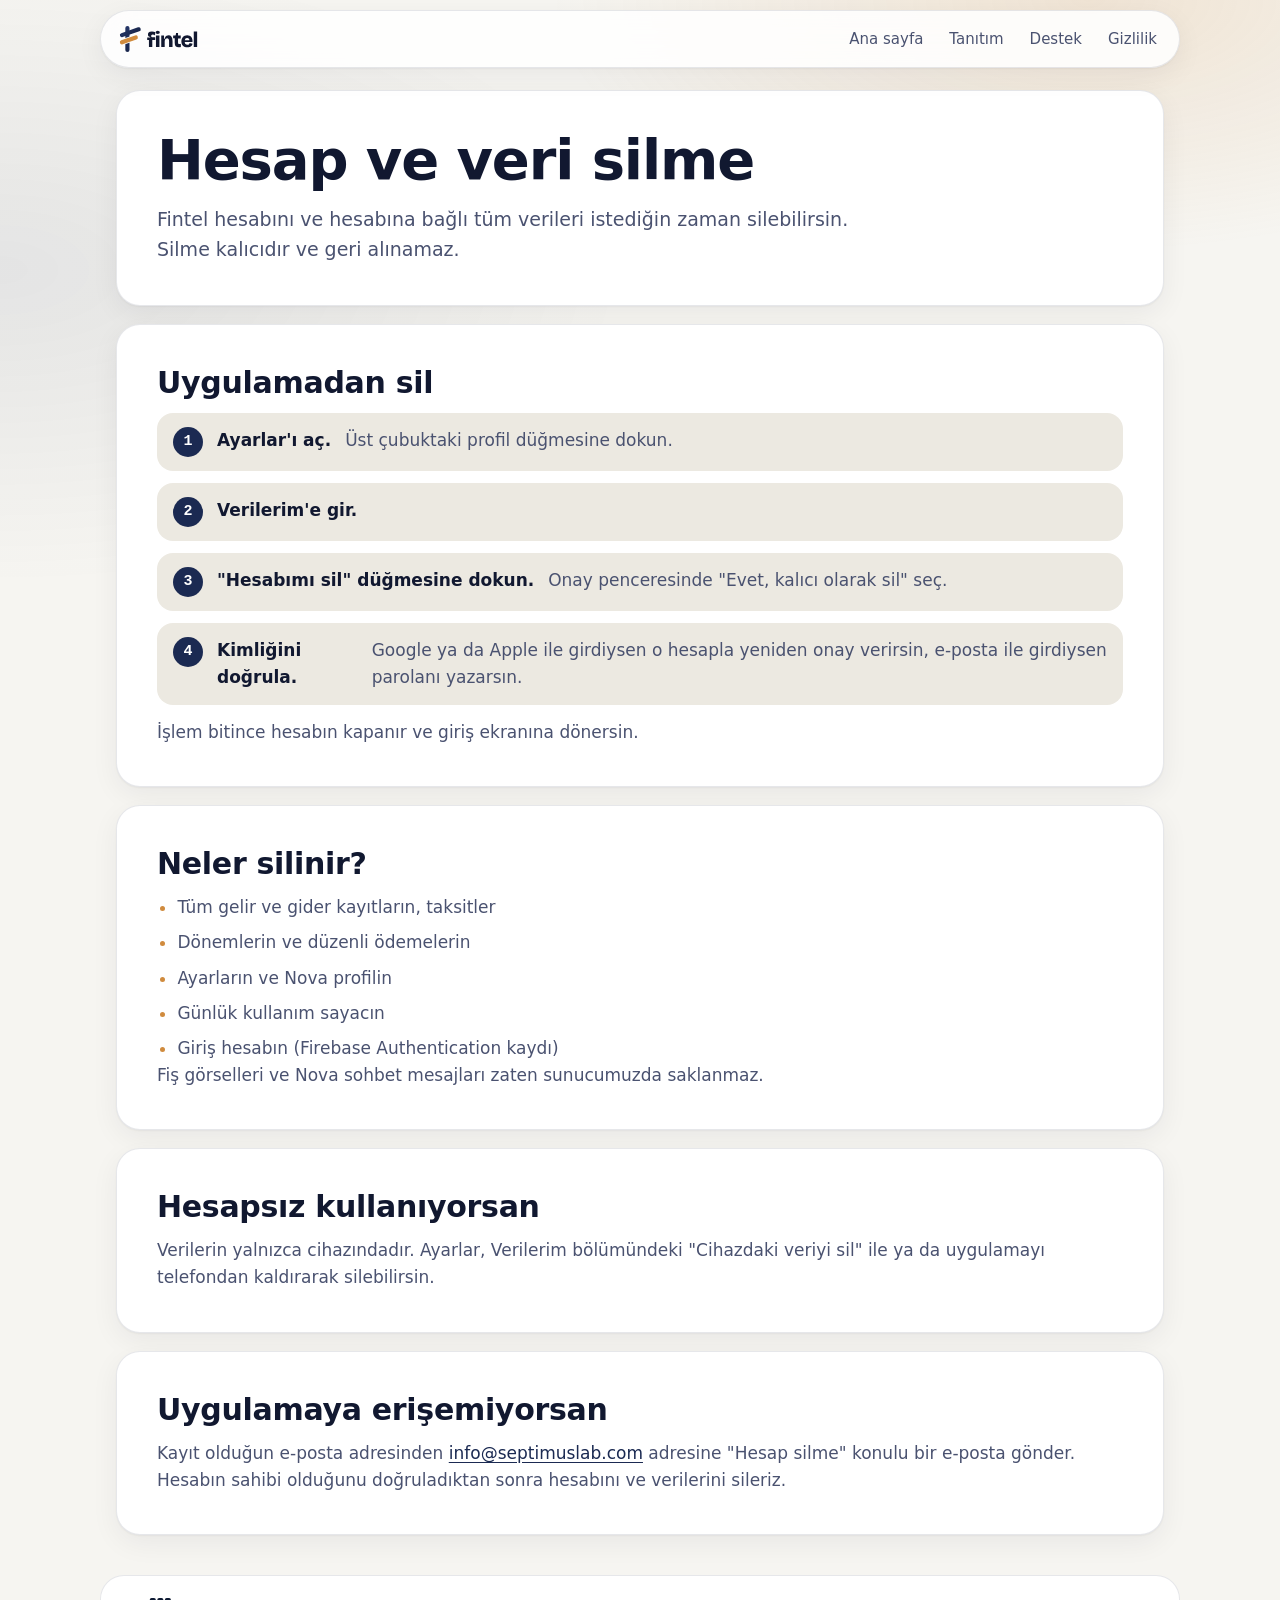
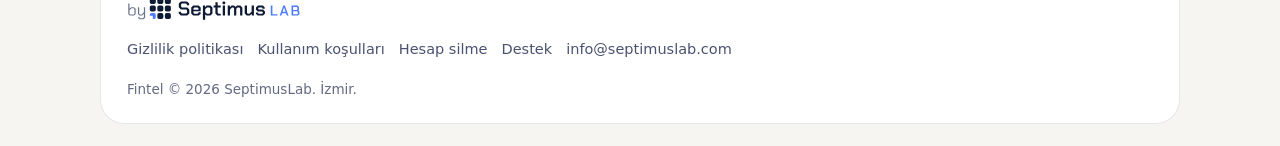
==== delete-account/index.html @ f6f9b503 "Fintel tanıtım ve yasal sayfalar" ====
<!DOCTYPE html>
<html lang="tr">
<head>
<meta charset="utf-8">
<meta name="viewport" content="width=device-width, initial-scale=1">
<title>Hesap ve veri silme | Fintel</title>
<meta name="description" content="Fintel hesabını ve tüm verilerini uygulamadan ya da e-posta ile nasıl sileceğini öğren.">
<meta name="theme-color" content="#F6F5F1" media="(prefers-color-scheme: light)">
<meta name="theme-color" content="#0A0E1C" media="(prefers-color-scheme: dark)">
<meta name="color-scheme" content="light dark">
<meta name="robots" content="index, follow, max-image-preview:large">
<link rel="canonical" href="https://fintel.septimuslab.com/delete-account/">
<link rel="icon" href="/favicon.ico" sizes="any">
<link rel="icon" type="image/svg+xml" href="/assets/favicon.svg">
<link rel="apple-touch-icon" href="/assets/apple-touch-icon.png">
<link rel="manifest" href="/site.webmanifest">
<meta property="og:type" content="website">
<meta property="og:site_name" content="Fintel">
<meta property="og:title" content="Hesap ve veri silme | Fintel">
<meta property="og:description" content="Fintel hesabını ve tüm verilerini uygulamadan ya da e-posta ile nasıl sileceğini öğren.">
<meta property="og:url" content="https://fintel.septimuslab.com/delete-account/">
<meta property="og:image" content="https://fintel.septimuslab.com/assets/og/og.png">
<meta property="og:image:width" content="1200">
<meta property="og:image:height" content="630">
<meta property="og:locale" content="tr_TR">
<meta name="twitter:card" content="summary_large_image">
<meta name="twitter:title" content="Hesap ve veri silme | Fintel">
<meta name="twitter:description" content="Fintel hesabını ve tüm verilerini uygulamadan ya da e-posta ile nasıl sileceğini öğren.">
<meta name="twitter:image" content="https://fintel.septimuslab.com/assets/og/og.png">
<link rel="preload" href="/assets/fonts/dm-sans-latin-500-normal.woff2" as="font" type="font/woff2" crossorigin>
<link rel="stylesheet" href="/assets/site.css">

</head>
<body>
<a class="atla" href="#icerik">İçeriğe geç</a>
<header class="ust"><div class="ust-ic">
<a class="logo" href="/" aria-label="Fintel ana sayfa"><img class="a" src="/assets/logo/lockup-h-light.svg" alt="Fintel" height="36"><img class="k" src="/assets/logo/lockup-h-dark.svg" alt="" height="36"></a>
<nav aria-label="Ana menü"><a href="/">Ana sayfa</a><a href="/marketing/">Tanıtım</a><a href="/support/">Destek</a><a href="/privacy-policy/">Gizlilik</a></nav>
</div></header>
<main id="icerik">

<section class="kart"><h1>Hesap ve veri silme</h1><p class="giris">Fintel hesabını ve hesabına bağlı tüm verileri istediğin zaman silebilirsin. Silme kalıcıdır ve geri alınamaz.</p></section>
<section class="kart"><h2>Uygulamadan sil</h2>
<ol class="adim">
<li><strong>Ayarlar'ı aç.</strong> Üst çubuktaki profil düğmesine dokun.</li>
<li><strong>Verilerim'e gir.</strong></li>
<li><strong>"Hesabımı sil" düğmesine dokun.</strong> Onay penceresinde "Evet, kalıcı olarak sil" seç.</li>
<li><strong>Kimliğini doğrula.</strong> Google ya da Apple ile girdiysen o hesapla yeniden onay verirsin, e-posta ile girdiysen parolanı yazarsın.</li>
</ol>
<p>İşlem bitince hesabın kapanır ve giriş ekranına dönersin.</p></section>
<section class="kart"><h2>Neler silinir?</h2>
<ul class="liste"><li>Tüm gelir ve gider kayıtların, taksitler</li><li>Dönemlerin ve düzenli ödemelerin</li><li>Ayarların ve Nova profilin</li><li>Günlük kullanım sayacın</li><li>Giriş hesabın (Firebase Authentication kaydı)</li></ul>
<p>Fiş görselleri ve Nova sohbet mesajları zaten sunucumuzda saklanmaz.</p></section>
<section class="kart"><h2>Hesapsız kullanıyorsan</h2>
<p>Verilerin yalnızca cihazındadır. Ayarlar, Verilerim bölümündeki "Cihazdaki veriyi sil" ile ya da uygulamayı telefondan kaldırarak silebilirsin.</p></section>
<section class="kart"><h2>Uygulamaya erişemiyorsan</h2>
<p>Kayıt olduğun e-posta adresinden <a href="mailto:info@septimuslab.com?subject=Fintel%20hesap%20silme">info@septimuslab.com</a> adresine "Hesap silme" konulu bir e-posta gönder. Hesabın sahibi olduğunu doğruladıktan sonra hesabını ve verilerini sileriz.</p></section>

</main>
<footer class="alt"><div class="alt-ic">
<div class="alt-imza"><a href="https://www.septimuslab.com/" aria-label="SeptimusLab"><img class="a" src="/assets/logo/septimuslab-imza-acik-zemin.svg" alt="by SeptimusLab" height="22"><img class="k" src="/assets/logo/septimuslab-imza-koyu-zemin.svg" alt="" height="22"></a></div>
<nav aria-label="Alt menü"><a href="/privacy-policy/">Gizlilik politikası</a><a href="/terms/">Kullanım koşulları</a><a href="/delete-account/">Hesap silme</a><a href="/support/">Destek</a><a href="mailto:info@septimuslab.com">info@septimuslab.com</a></nav>
<p class="alt-not">Fintel © 2026 SeptimusLab. İzmir.</p>
</div></footer>
</body>
</html>
---- assets/site.css ----
/* Fintel tanıtım sitesi. Değerler brand/tokens/tokens.css ile aynı. Gündüz ve gece sistemi izler. */
@font-face{font-family:"DM Sans";font-weight:400;font-display:swap;src:url(fonts/dm-sans-latin-400-normal.woff2) format("woff2");unicode-range:U+0000-00FF,U+0131,U+0152-0153,U+02BB-02BC,U+02C6,U+02DA,U+02DC,U+2000-206F,U+20AC,U+2122,U+2191,U+2193,U+2212,U+2215,U+FEFF,U+FFFD}
@font-face{font-family:"DM Sans";font-weight:500;font-display:swap;src:url(fonts/dm-sans-latin-500-normal.woff2) format("woff2");unicode-range:U+0000-00FF,U+0131,U+0152-0153,U+02BB-02BC,U+02C6,U+02DA,U+02DC,U+2000-206F,U+20AC,U+2122,U+2191,U+2193,U+2212,U+2215,U+FEFF,U+FFFD}
@font-face{font-family:"DM Sans";font-weight:600;font-display:swap;src:url(fonts/dm-sans-latin-600-normal.woff2) format("woff2");unicode-range:U+0000-00FF,U+0131,U+0152-0153,U+02BB-02BC,U+02C6,U+02DA,U+02DC,U+2000-206F,U+20AC,U+2122,U+2191,U+2193,U+2212,U+2215,U+FEFF,U+FFFD}
@font-face{font-family:"DM Sans";font-weight:700;font-display:swap;src:url(fonts/dm-sans-latin-700-normal.woff2) format("woff2");unicode-range:U+0000-00FF,U+0131,U+0152-0153,U+02BB-02BC,U+02C6,U+02DA,U+02DC,U+2000-206F,U+20AC,U+2122,U+2191,U+2193,U+2212,U+2215,U+FEFF,U+FFFD}
@font-face{font-family:"DM Sans";font-weight:400;font-display:swap;src:url(fonts/dm-sans-latin-ext-400-normal.woff2) format("woff2");unicode-range:U+0100-02BA,U+02BD-02C5,U+02C7-02CC,U+02CE-02D7,U+02DD-02FF,U+0304,U+0308,U+0329,U+1D00-1DBF,U+1E00-1E9F,U+1EF2-1EFF,U+2020,U+20A0-20AB,U+20AD-20C0,U+2113,U+2C60-2C7F,U+A720-A7FF}
@font-face{font-family:"DM Sans";font-weight:500;font-display:swap;src:url(fonts/dm-sans-latin-ext-500-normal.woff2) format("woff2");unicode-range:U+0100-02BA,U+02BD-02C5,U+02C7-02CC,U+02CE-02D7,U+02DD-02FF,U+0304,U+0308,U+0329,U+1D00-1DBF,U+1E00-1E9F,U+1EF2-1EFF,U+2020,U+20A0-20AB,U+20AD-20C0,U+2113,U+2C60-2C7F,U+A720-A7FF}
@font-face{font-family:"DM Sans";font-weight:600;font-display:swap;src:url(fonts/dm-sans-latin-ext-600-normal.woff2) format("woff2");unicode-range:U+0100-02BA,U+02BD-02C5,U+02C7-02CC,U+02CE-02D7,U+02DD-02FF,U+0304,U+0308,U+0329,U+1D00-1DBF,U+1E00-1E9F,U+1EF2-1EFF,U+2020,U+20A0-20AB,U+20AD-20C0,U+2113,U+2C60-2C7F,U+A720-A7FF}
@font-face{font-family:"DM Sans";font-weight:700;font-display:swap;src:url(fonts/dm-sans-latin-ext-700-normal.woff2) format("woff2");unicode-range:U+0100-02BA,U+02BD-02C5,U+02C7-02CC,U+02CE-02D7,U+02DD-02FF,U+0304,U+0308,U+0329,U+1D00-1DBF,U+1E00-1E9F,U+1EF2-1EFF,U+2020,U+20A0-20AB,U+20AD-20C0,U+2113,U+2C60-2C7F,U+A720-A7FF}

:root{
  --zemin:#F6F5F1;--yuzey:#FFFFFF;--yuzey2:#ECE9E1;--cizgi:rgba(17,24,48,.10);
  --yazi:#111830;--yazi2:#4A5270;--yazi3:#636A82;
  --vurgu:#1B2A52;--on-vurgu:#FFFFFF;--bakir:#D08B3E;
  --nova-body:#DADCE4;--nova-rim:#A5ABC0;--nova-visor:#111830;
  --golge:0 1px 2px rgba(17,24,48,.05),0 8px 28px rgba(17,24,48,.06);
  --yaricap:24px;--font:"DM Sans",system-ui,-apple-system,"Segoe UI",Roboto,sans-serif;
  --ease:cubic-bezier(.22,1,.36,1);
}
@media (prefers-color-scheme:dark){:root{
  --zemin:#0A0E1C;--yuzey:#131A2E;--yuzey2:#1B243D;--cizgi:#25304C;
  --yazi:#F5F7F6;--yazi2:#A9B1C7;--yazi3:#8791AB;
  --vurgu:#E3A862;--on-vurgu:#0A0E1C;--bakir:#E3A862;
  --nova-body:#363E55;--nova-rim:#7C86A3;--nova-visor:#0A0E1C;
  --golge:0 1px 2px rgba(0,0,0,.3),0 8px 28px rgba(0,0,0,.28);
}}
*{box-sizing:border-box;margin:0}
html{-webkit-text-size-adjust:100%;scroll-behavior:smooth}
body{font-family:var(--font);background:var(--zemin);color:var(--yazi);line-height:1.6;font-size:17px;min-height:100vh;display:flex;flex-direction:column;overflow-x:hidden}
body::before{content:"";position:fixed;inset:0;z-index:-1;background:radial-gradient(60% 40% at 85% 0%,color-mix(in srgb,var(--bakir) 16%,transparent),transparent 70%),radial-gradient(70% 50% at 0% 30%,color-mix(in srgb,var(--vurgu) 8%,transparent),transparent 70%);pointer-events:none}
img{max-width:100%;height:auto}
a{color:var(--vurgu);text-underline-offset:3px}
@media (prefers-color-scheme:light){a{color:#1B2A52}}
.atla{position:absolute;left:-999px;top:8px;background:var(--vurgu);color:var(--on-vurgu);padding:8px 14px;border-radius:12px;z-index:50}
.atla:focus{left:8px}
:focus-visible{outline:3px solid var(--bakir);outline-offset:3px;border-radius:8px}

/* Üst çubuk: yüzeyli, her öğe bir kabın içinde */
.ust{position:sticky;top:10px;z-index:20;padding:0 16px;margin-top:10px}
.ust-ic{max-width:1080px;margin:0 auto;background:color-mix(in srgb,var(--yuzey) 86%,transparent);backdrop-filter:blur(14px);-webkit-backdrop-filter:blur(14px);border:1px solid var(--cizgi);border-radius:999px;box-shadow:var(--golge);display:flex;align-items:center;justify-content:space-between;gap:12px;padding:8px 10px 8px 18px;flex-wrap:wrap}
.logo{display:flex;align-items:center}
.logo img{display:block;height:34px;width:auto}
nav a{color:var(--yazi2);text-decoration:none;font-weight:500;font-size:15px;padding:8px 12px;border-radius:999px;display:inline-block}
nav a:hover{background:var(--yuzey2);color:var(--yazi)}
nav a[aria-current=page]{background:var(--vurgu);color:var(--on-vurgu)}
.ust nav{display:flex;flex-wrap:wrap;gap:2px}
.logo img.k,.alt-imza img.k{display:none}
@media (prefers-color-scheme:dark){.logo img.a,.alt-imza img.a{display:none}.logo img.k,.alt-imza img.k{display:block}}

main{width:100%;max-width:1080px;margin:0 auto;padding:22px 16px 40px;display:flex;flex-direction:column;gap:18px;flex:1}
.kart{background:var(--yuzey);border:1px solid var(--cizgi);border-radius:var(--yaricap);box-shadow:var(--golge);padding:clamp(22px,4vw,40px);min-width:0}
h1{font-size:clamp(34px,6vw,56px);line-height:1.05;letter-spacing:-.02em;font-weight:700}
h2{font-size:clamp(22px,3.2vw,30px);line-height:1.2;letter-spacing:-.01em;font-weight:700;margin-bottom:12px}
h3{font-size:18px;font-weight:600;margin-bottom:6px}
p{color:var(--yazi2)}
p+p{margin-top:12px}
.giris{font-size:19px;margin-top:14px;max-width:62ch}
.etiket{font-size:12px;font-weight:600;letter-spacing:.06em;color:var(--yazi3);margin-bottom:6px;text-transform:none}

/* Hero */
.hero{display:grid;grid-template-columns:1.15fr .85fr;gap:28px;align-items:center;overflow:hidden;background:linear-gradient(180deg,var(--yuzey),color-mix(in srgb,var(--yuzey) 92%,var(--bakir)))}
.hero-metin{display:flex;flex-direction:column;align-items:flex-start;min-width:0}
.hero h1{margin-top:6px}
.nova{display:block;margin-bottom:6px}
.nova-nefes{transform-origin:60px 104px;animation:nefes 4.2s ease-in-out infinite}
.nova-el{transform-origin:0 0;animation:el 1.1s ease-in-out infinite}
@keyframes nefes{0%,100%{transform:scale(1)}50%{transform:scale(1.025)}}
@keyframes el{0%,100%{transform:rotate(0)}50%{transform:rotate(-24deg)}}
.rozet{list-style:none;padding:0;margin-top:18px;display:flex;flex-wrap:wrap;gap:8px}
.rozet li{background:var(--yuzey2);color:var(--yazi2);font-size:14px;font-weight:500;padding:6px 14px;border-radius:999px}
.hero-tel{display:flex;justify-content:center}
.magaza{display:flex;flex-wrap:wrap;gap:10px;margin-top:22px}
.mg{display:inline-flex;flex-direction:column;justify-content:center;background:var(--vurgu);color:var(--on-vurgu);text-decoration:none;padding:9px 22px 10px;border-radius:16px;min-height:52px;min-width:170px;transition:transform .16s var(--ease)}
a.mg:hover{transform:translateY(-2px)}
.mg-k{font-size:12px;opacity:.8;line-height:1.2}
.mg-b{font-size:19px;font-weight:600;line-height:1.2}
.mg-yok{background:var(--yuzey2);color:var(--yazi3);cursor:default}
.dugme{display:inline-block;background:var(--vurgu);color:var(--on-vurgu);text-decoration:none;font-weight:600;padding:12px 22px;border-radius:14px;margin-top:6px}

/* Telefon çerçevesi */
.tel{width:min(100%,260px);margin:0 auto;border-radius:38px;padding:8px;background:#0B1020;box-shadow:0 0 0 1px rgba(255,255,255,.12),0 18px 50px rgba(17,24,48,.28)}
.tel img{display:block;width:100%;height:auto;border-radius:30px;aspect-ratio:1206/2622;object-fit:cover}
.tel.kucuk{width:min(46%,200px);border-radius:32px;padding:6px}.tel.kucuk img{border-radius:26px}
.tel figcaption{display:none}

/* Izgaralar */
.izgara{display:grid;grid-template-columns:repeat(3,1fr);gap:14px;margin-top:6px}
.izgara.iki{grid-template-columns:repeat(2,1fr)}
.oge{background:var(--yuzey2);border-radius:18px;padding:20px}
.oge p{font-size:16px}
.ikili{display:grid;grid-template-columns:1fr 1fr;gap:28px;align-items:center}
.ikili.ters>:first-child{order:2}
.ikili .tel{margin:0 auto}
.metin-blok p{font-size:18px}
.barkutu{background:var(--yuzey2);border-radius:20px;padding:22px}
.barlar{display:block;width:100%;height:auto}
.barlar .b{fill:var(--yazi3);opacity:.55;transform-box:fill-box;transform-origin:bottom;animation:buyu .9s var(--ease) both}
.barlar .bugun{fill:var(--bakir);opacity:1}
.b1{animation-delay:.05s!important}.b2{animation-delay:.12s!important}.b3{animation-delay:.19s!important}.b4{animation-delay:.26s!important}.b5{animation-delay:.33s!important}.b6{animation-delay:.4s!important}.bugun{animation-delay:.5s!important}
@keyframes buyu{from{transform:scaleY(.05)}to{transform:scaleY(1)}}
.gece-tel{display:flex;gap:14px;justify-content:center}

/* Galeri: kendi içinde yana kayar, sayfa kaymaz */
.galeri{display:flex;gap:18px;overflow-x:auto;scroll-snap-type:x mandatory;padding:6px 4px 16px;margin-top:8px;-webkit-overflow-scrolling:touch}
.gal{flex:0 0 auto;width:210px;scroll-snap-align:start}
.gal .tel{width:100%}.gal .cap{text-align:center;margin-top:12px;font-size:14px;font-weight:500;color:var(--yazi2)}
.galeri::-webkit-scrollbar{height:6px}.galeri::-webkit-scrollbar-thumb{background:var(--cizgi);border-radius:6px}

/* Metin sayfaları */
.metin{max-width:860px;margin-left:auto;margin-right:auto;width:100%}
.metin h3{margin-top:18px}
.metin p{font-size:16.5px}
.liste{padding-left:1.2em;color:var(--yazi2);display:flex;flex-direction:column;gap:8px;margin-top:8px}
.liste li::marker{color:var(--bakir)}
.adim{list-style:none;counter-reset:a;padding:0;display:flex;flex-direction:column;gap:12px;margin:8px 0 14px}
.adim li{counter-increment:a;display:flex;gap:14px;align-items:flex-start;background:var(--yuzey2);border-radius:16px;padding:14px 16px;color:var(--yazi2)}
.adim li::before{content:counter(a);flex:0 0 30px;height:30px;border-radius:50%;background:var(--vurgu);color:var(--on-vurgu);font-weight:700;font-size:15px;display:flex;align-items:center;justify-content:center;font-family:"DM Mono",ui-monospace,monospace}
.adim strong{color:var(--yazi)}
details{background:var(--yuzey2);border-radius:16px;padding:0 18px;margin-top:10px}
summary{cursor:pointer;font-weight:600;padding:14px 0;list-style:none;display:flex;justify-content:space-between;gap:12px}
summary::after{content:"+";color:var(--yazi3);font-size:22px;line-height:1}
details[open] summary::after{content:"-"}
summary::-webkit-details-marker{display:none}
details p{padding:0 0 16px;font-size:16px}
.indir{text-align:left}

/* Alt bilgi: yüzeyli */
.alt{padding:0 16px 22px}
.alt-ic{max-width:1080px;margin:0 auto;background:var(--yuzey);border:1px solid var(--cizgi);border-radius:var(--yaricap);padding:22px 26px;display:flex;flex-direction:column;gap:14px;align-items:flex-start}
.alt-imza img{display:block;height:22px;width:auto}
.alt nav{display:flex;flex-wrap:wrap;gap:4px 14px}
.alt nav a{padding:4px 0;font-size:14.5px;border-radius:0;background:none}
.alt nav a:hover{background:none;text-decoration:underline}
.alt-not{font-size:13.5px;color:var(--yazi3)}

@media (max-width:860px){
  .hero,.ikili{grid-template-columns:1fr}
  .ikili.ters>:first-child{order:0}
  .izgara{grid-template-columns:1fr 1fr}
  .hero-tel{order:2}
  body{font-size:16.5px}
}
@media (max-width:560px){
  .ust-ic{border-radius:26px;padding:8px 12px;gap:4px}
  .izgara,.izgara.iki{grid-template-columns:1fr}
  .tel{width:min(78%,260px)}
  .tel.kucuk{width:46%}
  .mg{flex:1 1 100%}
  .gal{width:180px}
}
@media (prefers-reduced-motion:reduce){*,*::before,*::after{animation:none!important;transition:none!important;scroll-behavior:auto!important}}
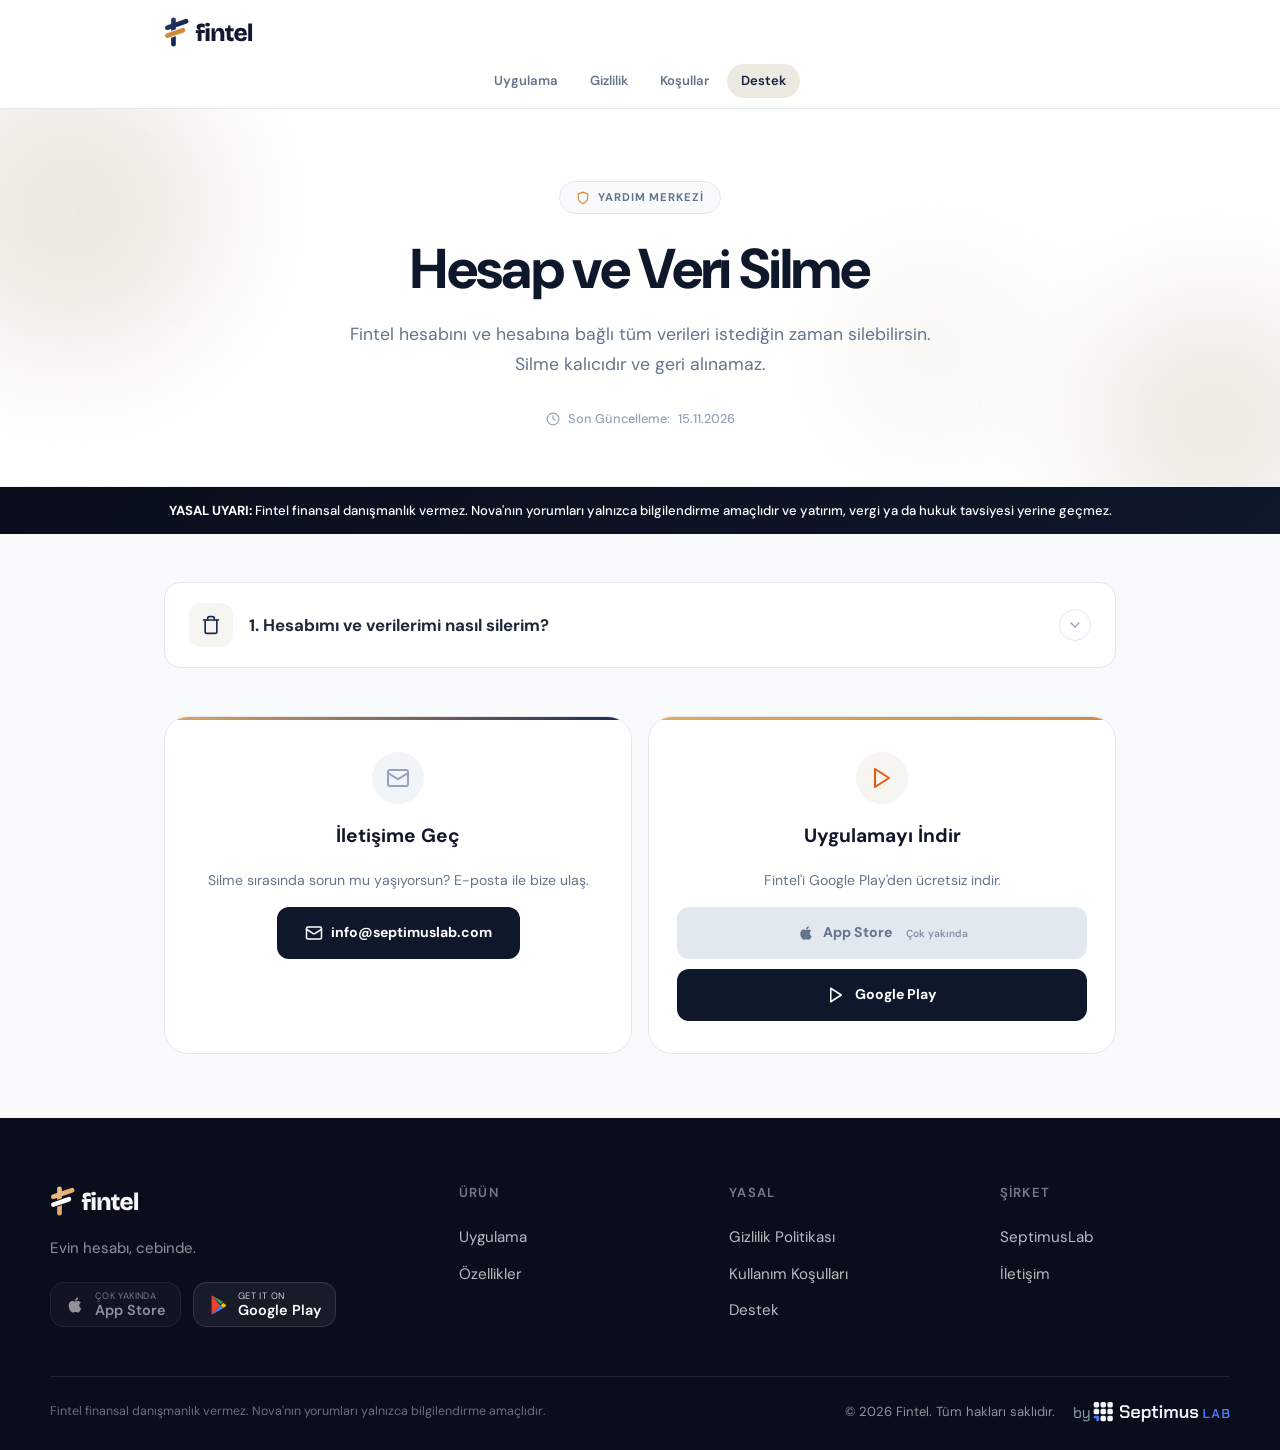
==== commit 9c89f3cb: "Hesap silme sayfası destek iskeletiyle geri eklendi, sitemap güncellendi" ====
--- a/delete-account/index.html
+++ b/delete-account/index.html
@@ -1,66 +1,939 @@
-<!DOCTYPE html>
+<!doctype html>
 <html lang="tr">
-<head>
-<meta charset="utf-8">
-<meta name="viewport" content="width=device-width, initial-scale=1">
-<title>Hesap ve veri silme | Fintel</title>
-<meta name="description" content="Fintel hesabını ve tüm verilerini uygulamadan ya da e-posta ile nasıl sileceğini öğren.">
-<meta name="theme-color" content="#F6F5F1" media="(prefers-color-scheme: light)">
-<meta name="theme-color" content="#0A0E1C" media="(prefers-color-scheme: dark)">
-<meta name="color-scheme" content="light dark">
-<meta name="robots" content="index, follow, max-image-preview:large">
-<link rel="canonical" href="https://fintel.septimuslab.com/delete-account/">
-<link rel="icon" href="/favicon.ico" sizes="any">
-<link rel="icon" type="image/svg+xml" href="/assets/favicon.svg">
-<link rel="apple-touch-icon" href="/assets/apple-touch-icon.png">
-<link rel="manifest" href="/site.webmanifest">
-<meta property="og:type" content="website">
-<meta property="og:site_name" content="Fintel">
-<meta property="og:title" content="Hesap ve veri silme | Fintel">
-<meta property="og:description" content="Fintel hesabını ve tüm verilerini uygulamadan ya da e-posta ile nasıl sileceğini öğren.">
-<meta property="og:url" content="https://fintel.septimuslab.com/delete-account/">
-<meta property="og:image" content="https://fintel.septimuslab.com/assets/og/og.png">
-<meta property="og:image:width" content="1200">
-<meta property="og:image:height" content="630">
-<meta property="og:locale" content="tr_TR">
-<meta name="twitter:card" content="summary_large_image">
-<meta name="twitter:title" content="Hesap ve veri silme | Fintel">
-<meta name="twitter:description" content="Fintel hesabını ve tüm verilerini uygulamadan ya da e-posta ile nasıl sileceğini öğren.">
-<meta name="twitter:image" content="https://fintel.septimuslab.com/assets/og/og.png">
-<link rel="preload" href="/assets/fonts/dm-sans-latin-500-normal.woff2" as="font" type="font/woff2" crossorigin>
-<link rel="stylesheet" href="/assets/site.css">
-
-</head>
-<body>
-<a class="atla" href="#icerik">İçeriğe geç</a>
-<header class="ust"><div class="ust-ic">
-<a class="logo" href="/" aria-label="Fintel ana sayfa"><img class="a" src="/assets/logo/lockup-h-light.svg" alt="Fintel" height="36"><img class="k" src="/assets/logo/lockup-h-dark.svg" alt="" height="36"></a>
-<nav aria-label="Ana menü"><a href="/">Ana sayfa</a><a href="/marketing/">Tanıtım</a><a href="/support/">Destek</a><a href="/privacy-policy/">Gizlilik</a></nav>
-</div></header>
-<main id="icerik">
-
-<section class="kart"><h1>Hesap ve veri silme</h1><p class="giris">Fintel hesabını ve hesabına bağlı tüm verileri istediğin zaman silebilirsin. Silme kalıcıdır ve geri alınamaz.</p></section>
-<section class="kart"><h2>Uygulamadan sil</h2>
-<ol class="adim">
-<li><strong>Ayarlar'ı aç.</strong> Üst çubuktaki profil düğmesine dokun.</li>
-<li><strong>Verilerim'e gir.</strong></li>
-<li><strong>"Hesabımı sil" düğmesine dokun.</strong> Onay penceresinde "Evet, kalıcı olarak sil" seç.</li>
-<li><strong>Kimliğini doğrula.</strong> Google ya da Apple ile girdiysen o hesapla yeniden onay verirsin, e-posta ile girdiysen parolanı yazarsın.</li>
-</ol>
-<p>İşlem bitince hesabın kapanır ve giriş ekranına dönersin.</p></section>
-<section class="kart"><h2>Neler silinir?</h2>
-<ul class="liste"><li>Tüm gelir ve gider kayıtların, taksitler</li><li>Dönemlerin ve düzenli ödemelerin</li><li>Ayarların ve Nova profilin</li><li>Günlük kullanım sayacın</li><li>Giriş hesabın (Firebase Authentication kaydı)</li></ul>
-<p>Fiş görselleri ve Nova sohbet mesajları zaten sunucumuzda saklanmaz.</p></section>
-<section class="kart"><h2>Hesapsız kullanıyorsan</h2>
-<p>Verilerin yalnızca cihazındadır. Ayarlar, Verilerim bölümündeki "Cihazdaki veriyi sil" ile ya da uygulamayı telefondan kaldırarak silebilirsin.</p></section>
-<section class="kart"><h2>Uygulamaya erişemiyorsan</h2>
-<p>Kayıt olduğun e-posta adresinden <a href="mailto:info@septimuslab.com?subject=Fintel%20hesap%20silme">info@septimuslab.com</a> adresine "Hesap silme" konulu bir e-posta gönder. Hesabın sahibi olduğunu doğruladıktan sonra hesabını ve verilerini sileriz.</p></section>
-
-</main>
-<footer class="alt"><div class="alt-ic">
-<div class="alt-imza"><a href="https://www.septimuslab.com/" aria-label="SeptimusLab"><img class="a" src="/assets/logo/septimuslab-imza-acik-zemin.svg" alt="by SeptimusLab" height="22"><img class="k" src="/assets/logo/septimuslab-imza-koyu-zemin.svg" alt="" height="22"></a></div>
-<nav aria-label="Alt menü"><a href="/privacy-policy/">Gizlilik politikası</a><a href="/terms/">Kullanım koşulları</a><a href="/delete-account/">Hesap silme</a><a href="/support/">Destek</a><a href="mailto:info@septimuslab.com">info@septimuslab.com</a></nav>
-<p class="alt-not">Fintel © 2026 SeptimusLab. İzmir.</p>
-</div></footer>
-</body>
+    <head>
+        <meta charset="UTF-8" />
+        <meta name="viewport" content="width=device-width, initial-scale=1.0" />
+        <title>Fintel - Hesap ve Veri Silme</title>
+        <meta name="description" content="Fintel hesabını ve verilerini nasıl sileceğini adım adım öğren." />
+        <link rel="icon" href="../assets/favicon.ico" />
+        <meta name="robots" content="index, follow" />
+        <link rel="canonical" href="https://fintel.septimuslab.com/delete-account/" />
+        <link rel="apple-touch-icon" href="../assets/apple-touch-icon.png" />
+        <link rel="manifest" href="../site.webmanifest" />
+        <meta property="og:type" content="article" />
+        <meta property="og:site_name" content="Fintel" />
+        <meta property="og:title" content="Fintel · Hesap ve Veri Silme" />
+        <meta property="og:description" content="Fintel hesabını ve hesabına bağlı tüm verileri uygulamadan nasıl sileceğin." />
+        <meta property="og:url" content="https://fintel.septimuslab.com/delete-account/" />
+        <meta property="og:image" content="https://fintel.septimuslab.com/assets/og/og-tr.png" />
+        <meta property="og:image:width" content="1200" />
+        <meta property="og:image:height" content="630" />
+        <meta property="og:locale" content="tr_TR" />
+        <meta name="twitter:card" content="summary_large_image" />
+        <meta name="twitter:title" content="Fintel · Hesap ve Veri Silme" />
+        <meta name="twitter:image" content="https://fintel.septimuslab.com/assets/og/og-tr.png" />
+        <link rel="preconnect" href="https://fonts.googleapis.com" />
+        <link rel="preconnect" href="https://fonts.gstatic.com" crossorigin />
+        <link href="https://fonts.googleapis.com/css2?family=DM+Sans:wght@400;500;600;700;800&display=swap" rel="stylesheet" />
+        <style>
+            *,
+            *::before,
+            *::after {
+                box-sizing: border-box;
+                margin: 0;
+                padding: 0;
+            }
+
+            :root {
+                --brand-50: #f6f5f1;
+                --brand-100: #ece9e1;
+                --brand-200: #d9d4c6;
+                --brand-300: #e8c08a;
+                --brand-400: #e3a862;
+                --brand-500: #d08b3e;
+                --brand-600: #1b2a52;
+                --brand-700: #14203f;
+                --brand-800: #111830;
+                --brand-900: #0a0e1c;
+
+                --slate-50: #f8fafc;
+                --slate-100: #f1f5f9;
+                --slate-200: #e2e8f0;
+                --slate-300: #cbd5e1;
+                --slate-400: #94a3b8;
+                --slate-500: #64748b;
+                --slate-600: #475569;
+                --slate-700: #334155;
+                --slate-800: #1e293b;
+                --slate-900: #0f172a;
+
+                --orange-50: #f6f5f1;
+                --orange-100: #e3dfd2;
+                --orange-600: #8f5716;
+                --orange-700: #8f5716;
+                --orange-800: #5e3a0f;
+
+                --radius-sm: 8px;
+                --radius-md: 12px;
+                --radius-lg: 16px;
+                --radius-xl: 24px;
+                --radius-full: 9999px;
+
+                --shadow-sm: 0 1px 2px rgba(0, 0, 0, 0.04);
+                --shadow-md: 0 4px 12px rgba(0, 0, 0, 0.06);
+                --shadow-lg: 0 8px 30px rgba(0, 0, 0, 0.08);
+                --shadow-xl: 0 16px 50px rgba(0, 0, 0, 0.1);
+
+                --font-display: "DM Sans", sans-serif;
+                --font-body: "DM Sans", sans-serif;
+                --font-hand: "DM Sans", sans-serif;
+            }
+
+            html {
+                scroll-behavior: smooth;
+            }
+
+            body {
+                font-family: var(--font-body);
+                background: var(--slate-50);
+                color: var(--slate-700);
+                line-height: 1.7;
+                -webkit-font-smoothing: antialiased;
+                -moz-osx-font-smoothing: grayscale;
+            }
+
+            ::selection {
+                background: var(--brand-100);
+                color: var(--brand-900);
+            }
+
+            a {
+                color: inherit;
+                text-decoration: none;
+            }
+            img {
+                display: block;
+                max-width: 100%;
+            }
+
+            @keyframes fadeInUp {
+                from {
+                    opacity: 0;
+                    transform: translateY(20px);
+                }
+                to {
+                    opacity: 1;
+                    transform: translateY(0);
+                }
+            }
+            @keyframes fadeIn {
+                from {
+                    opacity: 0;
+                }
+                to {
+                    opacity: 1;
+                }
+            }
+            @keyframes pulseGlow {
+                0%,
+                100% {
+                    opacity: 0.4;
+                }
+                50% {
+                    opacity: 0.7;
+                }
+            }
+
+            .animate-up {
+                animation: fadeInUp 0.6s ease-out both;
+            }
+            .animate-fade {
+                animation: fadeIn 0.5s ease-out both;
+            }
+            .delay-1 {
+                animation-delay: 0.1s;
+            }
+            .delay-2 {
+                animation-delay: 0.2s;
+            }
+            .delay-3 {
+                animation-delay: 0.3s;
+            }
+
+            .navbar {
+                position: sticky;
+                top: 0;
+                z-index: 100;
+                background: rgba(255, 255, 255, 0.92);
+                backdrop-filter: blur(20px) saturate(180%);
+                -webkit-backdrop-filter: blur(20px) saturate(180%);
+                border-bottom: 1px solid var(--slate-200);
+                transition: box-shadow 0.3s ease;
+            }
+            .navbar.scrolled {
+                box-shadow: 0 1px 20px rgba(0, 0, 0, 0.06);
+            }
+            .navbar-inner {
+                max-width: 1000px;
+                margin: 0 auto;
+                padding: 0 24px;
+                height: 64px;
+                display: flex;
+                align-items: center;
+                justify-content: space-between;
+            }
+            .brand {
+                display: flex;
+                align-items: center;
+                gap: 12px;
+                text-decoration: none;
+            }
+            .brand-lockup {
+                height: 38px;
+                width: auto;
+                display: block;
+            }
+            .brand-logo {
+                width: 40px;
+                height: 40px;
+                border-radius: var(--radius-md);
+                object-fit: cover;
+                box-shadow: var(--shadow-sm);
+                transition: transform 0.3s ease;
+            }
+            .brand:hover .brand-logo {
+                transform: scale(1.05);
+            }
+            .brand-text {
+                display: flex;
+                flex-direction: column;
+            }
+            .brand-name {
+                font-family: var(--font-display);
+                font-weight: 800;
+                font-size: 1.2rem;
+                color: var(--slate-900);
+                letter-spacing: -0.02em;
+                line-height: 1.1;
+            }
+            .brand-name span {
+                color: var(--brand-600);
+            }
+            .brand-subtitle {
+                font-size: 0.6rem;
+                color: var(--slate-400);
+                font-weight: 600;
+                letter-spacing: 0.12em;
+                text-transform: uppercase;
+            }
+
+            .lang-toggle {
+                display: flex;
+                align-items: center;
+                gap: 12px;
+            }
+            .lang-flag {
+                width: 32px;
+                height: 32px;
+                border-radius: 50%;
+                cursor: pointer;
+                opacity: 0.6;
+                transition: all 0.3s ease;
+                border: 2px solid transparent;
+                object-fit: cover;
+            }
+            .lang-flag.active {
+                opacity: 1;
+                border-color: var(--brand-500);
+                transform: scale(1.1);
+                box-shadow: 0 2px 8px rgba(27, 42, 82, 0.3);
+            }
+            .lang-flag:hover {
+                opacity: 0.9;
+                transform: scale(1.05);
+            }
+            .nav-tabs { display: flex; justify-content: center; flex-wrap: wrap; gap: 4px; max-width: 1000px; margin: 0 auto; padding: 0 16px 10px; }
+            .nav-link { font-family: var(--font-display); font-size: 0.82rem; font-weight: 600; color: var(--slate-500); padding: 6px 14px; border-radius: var(--radius-full); transition: all 0.2s ease; text-decoration: none; }
+            .nav-link:hover { color: var(--brand-600); background: var(--brand-50); }
+            .nav-link.active { color: var(--brand-700); background: var(--brand-100); }
+
+            .hero {
+                position: relative;
+                background: white;
+                border-bottom: 1px solid var(--slate-100);
+                overflow: hidden;
+            }
+            .hero-bg {
+                position: absolute;
+                inset: 0;
+                overflow: hidden;
+                pointer-events: none;
+            }
+            .hero-orb {
+                position: absolute;
+                border-radius: 50%;
+                filter: blur(60px);
+                animation: pulseGlow 4s ease-in-out infinite;
+            }
+            .hero-orb--teal {
+                width: 300px;
+                height: 300px;
+                background: var(--brand-100);
+                top: -50px;
+                left: -80px;
+            }
+            .hero-orb--amber {
+                width: 250px;
+                height: 250px;
+                background: #ece9e1;
+                bottom: -60px;
+                right: -60px;
+                animation-delay: 1.5s;
+            }
+            .hero-orb--pink {
+                width: 180px;
+                height: 180px;
+                background: #f6f5f1;
+                top: 40%;
+                right: 20%;
+                animation-delay: 3s;
+            }
+            .hero-content {
+                position: relative;
+                z-index: 2;
+                max-width: 900px;
+                margin: 0 auto;
+                padding: 72px 24px 56px;
+                text-align: center;
+            }
+            .hero-badge {
+                display: inline-flex;
+                align-items: center;
+                gap: 8px;
+                padding: 6px 16px;
+                border-radius: var(--radius-full);
+                background: var(--slate-50);
+                border: 1px solid var(--slate-200);
+                font-family: var(--font-display);
+                font-size: 0.7rem;
+                font-weight: 700;
+                color: var(--slate-500);
+                text-transform: uppercase;
+                letter-spacing: 0.08em;
+                margin-bottom: 24px;
+            }
+            .hero-badge svg {
+                color: var(--brand-500);
+            }
+            .hero-title {
+                font-family: var(--font-display);
+                font-size: clamp(2.2rem, 5vw, 3.5rem);
+                font-weight: 800;
+                color: var(--slate-900);
+                letter-spacing: -0.03em;
+                line-height: 1.1;
+                margin-bottom: 20px;
+            }
+            .hero-desc {
+                font-size: 1.1rem;
+                color: var(--slate-500);
+                max-width: 600px;
+                margin: 0 auto 28px;
+                line-height: 1.7;
+            }
+            .hero-meta {
+                display: flex;
+                align-items: center;
+                justify-content: center;
+                gap: 8px;
+                font-size: 0.8rem;
+                color: var(--slate-400);
+                font-weight: 500;
+            }
+            .hero-meta svg {
+                width: 14px;
+                height: 14px;
+            }
+
+            .disclaimer {
+                background: linear-gradient(135deg, var(--brand-900), var(--slate-900));
+                color: white;
+                padding: 14px 24px;
+                text-align: center;
+                font-size: 0.82rem;
+                font-weight: 500;
+                line-height: 1.5;
+                position: relative;
+                z-index: 10;
+            }
+            .disclaimer strong {
+                font-weight: 700;
+            }
+
+            .main-content {
+                max-width: 1000px;
+                margin: 0 auto;
+                padding: 48px 24px 64px;
+            }
+
+            .accordion-list {
+                display: flex;
+                flex-direction: column;
+                gap: 12px;
+            }
+            .accordion-item {
+                background: white;
+                border: 1px solid var(--slate-200);
+                border-radius: var(--radius-lg);
+                overflow: hidden;
+                transition: all 0.3s ease;
+            }
+            .accordion-item:hover {
+                border-color: var(--brand-200);
+                box-shadow: 0 2px 16px rgba(27, 42, 82, 0.06);
+            }
+            .accordion-item.open {
+                border-color: var(--brand-300);
+                box-shadow: 0 4px 24px rgba(27, 42, 82, 0.08);
+            }
+            .accordion-trigger {
+                width: 100%;
+                display: flex;
+                align-items: center;
+                justify-content: space-between;
+                padding: 20px 24px;
+                background: none;
+                border: none;
+                cursor: pointer;
+                text-align: left;
+                font-family: var(--font-body);
+                transition: background 0.2s ease;
+            }
+            .accordion-trigger:hover {
+                background: var(--slate-50);
+            }
+            .accordion-trigger-left {
+                display: flex;
+                align-items: center;
+                gap: 16px;
+            }
+            .accordion-icon-wrap {
+                width: 44px;
+                height: 44px;
+                border-radius: var(--radius-md);
+                background: var(--brand-50);
+                display: flex;
+                align-items: center;
+                justify-content: center;
+                color: var(--brand-600);
+                flex-shrink: 0;
+                transition: all 0.3s ease;
+            }
+            .accordion-item:hover .accordion-icon-wrap,
+            .accordion-item.open .accordion-icon-wrap {
+                background: var(--brand-500);
+                color: white;
+            }
+            .accordion-icon-wrap svg {
+                width: 20px;
+                height: 20px;
+            }
+            .accordion-title {
+                font-family: var(--font-display);
+                font-size: 1.05rem;
+                font-weight: 700;
+                color: var(--slate-800);
+                transition: color 0.2s ease;
+            }
+            .accordion-item:hover .accordion-title {
+                color: var(--brand-700);
+            }
+            .accordion-chevron {
+                width: 32px;
+                height: 32px;
+                border-radius: var(--radius-full);
+                border: 1px solid var(--slate-200);
+                display: flex;
+                align-items: center;
+                justify-content: center;
+                color: var(--slate-400);
+                flex-shrink: 0;
+                transition: all 0.3s ease;
+            }
+            .accordion-item.open .accordion-chevron {
+                transform: rotate(180deg);
+                border-color: var(--brand-300);
+                color: var(--brand-600);
+                background: var(--brand-50);
+            }
+            .accordion-chevron svg {
+                width: 16px;
+                height: 16px;
+            }
+            .accordion-body {
+                max-height: 0;
+                opacity: 0;
+                overflow: hidden;
+                transition:
+                    max-height 0.4s ease,
+                    opacity 0.3s ease;
+            }
+            .accordion-item.open .accordion-body {
+                max-height: 800px;
+                opacity: 1;
+            }
+            .accordion-body-inner {
+                padding: 0 24px 24px 84px;
+                font-size: 0.92rem;
+                color: var(--slate-600);
+                line-height: 1.8;
+            }
+            .accordion-body-inner p {
+                margin-bottom: 12px;
+            }
+            .accordion-body-inner ul {
+                list-style: none;
+                padding: 0;
+                display: flex;
+                flex-direction: column;
+                gap: 10px;
+            }
+            .accordion-body-inner li {
+                padding-left: 20px;
+                position: relative;
+            }
+            .accordion-body-inner li::before {
+                content: "";
+                position: absolute;
+                left: 0;
+                top: 10px;
+                width: 6px;
+                height: 6px;
+                border-radius: 50%;
+                background: var(--brand-400);
+            }
+            .accordion-body-inner li strong {
+                color: var(--slate-800);
+                font-weight: 600;
+            }
+            .info-box {
+                background: var(--orange-50);
+                border: 1px solid var(--orange-100);
+                border-radius: var(--radius-md);
+                padding: 16px 20px;
+                margin: 12px 0;
+            }
+            .info-box-title {
+                font-weight: 700;
+                color: var(--orange-800);
+                font-size: 0.88rem;
+                margin-bottom: 4px;
+            }
+            .info-box p {
+                font-size: 0.84rem;
+                color: var(--orange-700);
+                margin: 0;
+            }
+            .text-muted {
+                font-size: 0.84rem;
+                color: var(--slate-500);
+            }
+
+            .cta-grid {
+                display: grid;
+                grid-template-columns: 1fr 1fr;
+                gap: 16px;
+                margin-top: 48px;
+            }
+            @media (max-width: 600px) {
+                .cta-grid {
+                    grid-template-columns: 1fr;
+                }
+            }
+
+            .card {
+                position: relative;
+                background: white;
+                border: 1px solid var(--slate-200);
+                border-radius: var(--radius-xl);
+                overflow: hidden;
+                transition: all 0.3s ease;
+            }
+            .card:hover {
+                box-shadow: var(--shadow-lg);
+                transform: translateY(-2px);
+            }
+            .card-accent {
+                height: 3px;
+                background: linear-gradient(90deg, var(--brand-400), var(--brand-600));
+            }
+            .card-body {
+                padding: 32px 28px;
+                text-align: center;
+                display: flex;
+                flex-direction: column;
+                align-items: center;
+                gap: 16px;
+            }
+            .card-icon {
+                width: 52px;
+                height: 52px;
+                border-radius: var(--radius-full);
+                background: var(--slate-100);
+                display: flex;
+                align-items: center;
+                justify-content: center;
+                color: var(--slate-400);
+            }
+            .card-icon svg {
+                width: 24px;
+                height: 24px;
+            }
+            .card-title {
+                font-family: var(--font-display);
+                font-size: 1.2rem;
+                font-weight: 700;
+                color: var(--slate-900);
+            }
+            .card-desc {
+                font-size: 0.88rem;
+                color: var(--slate-500);
+                line-height: 1.6;
+            }
+            .btn {
+                display: inline-flex;
+                align-items: center;
+                justify-content: center;
+                gap: 8px;
+                padding: 14px 28px;
+                border-radius: var(--radius-md);
+                font-family: var(--font-display);
+                font-size: 0.88rem;
+                font-weight: 700;
+                border: none;
+                cursor: pointer;
+                transition: all 0.3s ease;
+                text-decoration: none;
+            }
+            .btn svg {
+                width: 18px;
+                height: 18px;
+            }
+            .btn-dark {
+                background: var(--slate-900);
+                color: white;
+            }
+            .btn-dark:hover {
+                background: var(--brand-600);
+                box-shadow: 0 4px 20px rgba(27, 42, 82, 0.3);
+                transform: translateY(-1px);
+            }
+            .btn-play {
+                background: var(--slate-900);
+                color: white;
+                gap: 10px;
+            }
+            .btn-play:hover {
+                background: var(--brand-600);
+                box-shadow: 0 4px 20px rgba(27, 42, 82, 0.3);
+                transform: translateY(-1px);
+            }
+            .store-dl { display: flex; flex-direction: column; gap: 10px; width: 100%; }
+            .btn-store { width: 100%; }
+            .btn-appstore { background: var(--slate-900); color: #fff; gap: 10px; }
+            .btn-appstore:hover { background: var(--brand-600); box-shadow: 0 4px 20px rgba(27, 42, 82, 0.3); transform: translateY(-1px); }
+            .btn-soon { background: var(--slate-200); color: var(--slate-500); cursor: default; pointer-events: none; }
+            .btn-soon-tag { font-size: 0.72em; font-weight: 600; opacity: 0.75; margin-left: 6px; }
+
+            .footer {
+                border-top: 1px solid var(--slate-200);
+                background: white;
+                padding: 20px 24px;
+            }
+            .footer-inner {
+                max-width: 1000px;
+                margin: 0 auto;
+                display: flex;
+                flex-direction: column;
+                align-items: center;
+                gap: 10px;
+            }
+            .footer-brand {
+                display: flex;
+                align-items: center;
+                gap: 10px;
+            }
+            .footer-brand img {
+                width: auto;
+                height: 20px;
+                opacity: 0.85;
+            }
+            .footer-link {
+                font-size: 0.82rem;
+                font-weight: 500;
+                color: var(--slate-400);
+                transition: color 0.2s ease;
+            }
+            .footer-link:hover {
+                color: var(--brand-600);
+            }
+            .footer-copy {
+                font-size: 0.78rem;
+                color: var(--slate-400);
+            }
+
+            @media (max-width: 640px) {
+                .hero-content {
+                    padding: 48px 20px 40px;
+                }
+                .hero-title {
+                    font-size: 2rem;
+                }
+                .hero-desc {
+                    font-size: 0.95rem;
+                }
+                .accordion-trigger {
+                    padding: 16px 18px;
+                }
+                .accordion-body-inner {
+                    padding: 0 18px 20px 18px;
+                }
+                .accordion-trigger-left {
+                    gap: 12px;
+                }
+                .accordion-icon-wrap {
+                    width: 38px;
+                    height: 38px;
+                }
+                .accordion-title {
+                    font-size: 0.92rem;
+                }
+                .card-body {
+                    padding: 24px 20px;
+                }
+                .lang-flag {
+                    width: 28px;
+                    height: 28px;
+                }
+            }
+        </style>
+    </head>
+    <body>
+        <nav class="navbar" id="navbar">
+            <div class="navbar-inner">
+                <a href="https://fintel.septimuslab.com" class="brand">
+                    <img src="../assets/brand/lockup-h-light.svg" alt="Fintel" class="brand-lockup" width="182" height="38" />
+                </a>
+            </div>
+            <div class="nav-tabs" id="navTabs"></div>
+        </nav>
+
+        <header class="hero">
+            <div class="hero-bg">
+                <div class="hero-orb hero-orb--teal"></div>
+                <div class="hero-orb hero-orb--amber"></div>
+                <div class="hero-orb hero-orb--pink"></div>
+            </div>
+            <div class="hero-content">
+                <div class="hero-badge animate-up">
+                    <svg xmlns="http://www.w3.org/2000/svg" width="14" height="14" viewBox="0 0 24 24" fill="none" stroke="currentColor" stroke-width="2" stroke-linecap="round" stroke-linejoin="round"><path d="M12 22s8-4 8-10V5l-8-3-8 3v7c0 6 8 10 8 10z" /></svg>
+                    <span id="hero-badge-text">Yardım Merkezi</span>
+                </div>
+                <h1 class="hero-title animate-up delay-1" id="hero-title">Hesap ve Veri Silme</h1>
+                <p class="hero-desc animate-up delay-2" id="hero-desc">Fintel hesabını ve hesabına bağlı tüm verileri istediğin zaman silebilirsin. Silme kalıcıdır ve geri alınamaz.</p>
+                <div class="hero-meta animate-up delay-3">
+                    <svg xmlns="http://www.w3.org/2000/svg" viewBox="0 0 24 24" fill="none" stroke="currentColor" stroke-width="2" stroke-linecap="round" stroke-linejoin="round">
+                        <circle cx="12" cy="12" r="10" />
+                        <polyline points="12 6 12 12 16 14" />
+                    </svg>
+                    <span id="hero-date-label">Son Güncelleme:</span> <span>15.11.2026</span>
+                </div>
+            </div>
+        </header>
+
+        <div class="disclaimer" id="disclaimer"><strong>YASAL UYARI:</strong> Fintel finansal danışmanlık vermez. Nova'nın yorumları yalnızca bilgilendirme amaçlıdır ve yatırım, vergi ya da hukuk tavsiyesi yerine geçmez.</div>
+
+        <main class="main-content">
+            <div class="accordion-list" id="accordion-list"></div>
+
+            <div class="cta-grid">
+                <div class="card animate-up">
+                    <div class="card-accent"></div>
+                    <div class="card-body">
+                        <div class="card-icon">
+                            <svg xmlns="http://www.w3.org/2000/svg" viewBox="0 0 24 24" fill="none" stroke="currentColor" stroke-width="2" stroke-linecap="round" stroke-linejoin="round">
+                                <rect width="20" height="16" x="2" y="4" rx="2" />
+                                <path d="m22 7-8.97 5.7a1.94 1.94 0 0 1-2.06 0L2 7" />
+                            </svg>
+                        </div>
+                        <h3 class="card-title" id="contact-title">İletişime Geç</h3>
+                        <p class="card-desc" id="contact-desc">Silme sırasında sorun mu yaşıyorsun? E-posta ile bize ulaş.</p>
+                        <a href="mailto:info@septimuslab.com" class="btn btn-dark">
+                            <svg xmlns="http://www.w3.org/2000/svg" viewBox="0 0 24 24" fill="none" stroke="currentColor" stroke-width="2" stroke-linecap="round" stroke-linejoin="round">
+                                <rect width="20" height="16" x="2" y="4" rx="2" />
+                                <path d="m22 7-8.97 5.7a1.94 1.94 0 0 1-2.06 0L2 7" />
+                            </svg>
+                            info@septimuslab.com
+                        </a>
+                    </div>
+                </div>
+
+                <div class="card animate-up delay-1">
+                    <div class="card-accent" style="background: linear-gradient(90deg, #e3a862, #d08b3e)"></div>
+                    <div class="card-body">
+                        <div class="card-icon" style="background: #f6f5f1; color: #ea580c">
+                            <svg xmlns="http://www.w3.org/2000/svg" viewBox="0 0 24 24" fill="none" stroke="currentColor" stroke-width="2" stroke-linecap="round" stroke-linejoin="round"><polygon points="5 3 19 12 5 21 5 3" /></svg>
+                        </div>
+                        <h3 class="card-title" id="play-title">Uygulamayı İndir</h3>
+                        <p class="card-desc" id="play-desc">Fintel'i Google Play'den ücretsiz indir.</p>
+                        <div class="store-dl">
+                            <span class="btn btn-store btn-soon" aria-disabled="true">
+                                <svg xmlns="http://www.w3.org/2000/svg" width="18" height="18" viewBox="0 0 24 24" fill="currentColor"><path d="M17.05 20.28c-.98.95-2.05.8-3.08.35-1.09-.46-2.09-.48-3.24 0-1.44.62-2.2.44-3.06-.35C2.79 15.25 3.51 7.59 9.05 7.31c1.35.07 2.29.74 3.08.8 1.18-.24 2.31-.93 3.57-.84 1.51.12 2.65.72 3.4 1.8-3.12 1.87-2.38 5.98.48 7.13-.57 1.5-1.31 2.99-2.54 4.09zM12.03 7.25c-.15-2.23 1.66-4.07 3.74-4.25.29 2.58-2.34 4.5-3.74 4.25z"/></svg>
+                                App Store
+                                <span class="btn-soon-tag">Çok yakında</span>
+                            </span>
+                            <a href="https://play.google.com/store/apps/details?id=com.fintel.app" target="_blank" rel="noopener" class="btn btn-store btn-play">
+                                <svg xmlns="http://www.w3.org/2000/svg" width="18" height="18" viewBox="0 0 24 24" fill="none" stroke="currentColor" stroke-width="2" stroke-linecap="round" stroke-linejoin="round"><polygon points="5 3 19 12 5 21 5 3" /></svg>
+                                Google Play
+                            </a>
+                        </div>
+                    </div>
+                </div>
+            </div>
+        </main>
+
+        <footer class="footer">
+            <div class="footer-inner">
+                <div class="footer-brand">
+                    <a href="https://septimuslab.com" target="_blank" rel="noopener" class="footer-link" style="font-weight: 600; color: var(--slate-600)"> <img src="../assets/septimuslab/septimuslab-imza-acik-zemin.svg" alt="by SeptimusLab" width="164" height="21" /> </a>
+                </div>
+                <p class="footer-copy">&copy; 2026 Fintel by <a href="https://septimuslab.com" target="_blank" rel="noopener" style="color: var(--brand-600); font-weight: 500">SeptimusLab</a>. <span id="footer-rights">Tüm Hakları Saklıdır.</span></p>
+            </div>
+        </footer>
+
+        <script>
+            const icons = {
+                data: '<svg xmlns="http://www.w3.org/2000/svg" viewBox="0 0 24 24" fill="none" stroke="currentColor" stroke-width="2" stroke-linecap="round" stroke-linejoin="round"><ellipse cx="12" cy="5" rx="9" ry="3"/><path d="M3 5V19A9 3 0 0 0 21 19V5"/><path d="M3 12A9 3 0 0 0 21 12"/></svg>',
+                ai: '<svg xmlns="http://www.w3.org/2000/svg" viewBox="0 0 24 24" fill="none" stroke="currentColor" stroke-width="2" stroke-linecap="round" stroke-linejoin="round"><path d="M12 2a4 4 0 0 0-4 4v2H6a2 2 0 0 0-2 2v10a2 2 0 0 0 2 2h12a2 2 0 0 0 2-2V10a2 2 0 0 0-2-2h-2V6a4 4 0 0 0-4-4z"/><circle cx="9" cy="15" r="1"/><circle cx="15" cy="15" r="1"/></svg>',
+                money: '<svg xmlns="http://www.w3.org/2000/svg" viewBox="0 0 24 24" fill="none" stroke="currentColor" stroke-width="2" stroke-linecap="round" stroke-linejoin="round"><rect width="20" height="14" x="2" y="5" rx="2"/><line x1="2" x2="22" y1="10" y2="10"/></svg>',
+                trash: '<svg xmlns="http://www.w3.org/2000/svg" viewBox="0 0 24 24" fill="none" stroke="currentColor" stroke-width="2" stroke-linecap="round" stroke-linejoin="round"><path d="M3 6h18"/><path d="M19 6v14c0 1-1 2-2 2H7c-1 0-2-1-2-2V6"/><path d="M8 6V4c0-1 1-2 2-2h4c1 0 2 1 2 2v2"/></svg>',
+                users: '<svg xmlns="http://www.w3.org/2000/svg" viewBox="0 0 24 24" fill="none" stroke="currentColor" stroke-width="2" stroke-linecap="round" stroke-linejoin="round"><path d="M16 21v-2a4 4 0 0 0-4-4H6a4 4 0 0 0-4 4v2"/><circle cx="9" cy="7" r="4"/><path d="M22 21v-2a4 4 0 0 0-3-3.87"/><path d="M16 3.13a4 4 0 0 1 0 7.75"/></svg>',
+                lock: '<svg xmlns="http://www.w3.org/2000/svg" viewBox="0 0 24 24" fill="none" stroke="currentColor" stroke-width="2" stroke-linecap="round" stroke-linejoin="round"><rect width="18" height="11" x="3" y="11" rx="2" ry="2"/><path d="M7 11V7a5 5 0 0 1 10 0v4"/><circle cx="12" cy="16" r="1"/></svg>',
+            };
+
+            const i18n = {
+                tr: {
+                    badge: "Yardım Merkezi",
+                    title: "Hesap ve Veri Silme",
+                    desc: "Fintel hesabını ve hesabına bağlı tüm verileri istediğin zaman silebilirsin. Silme kalıcıdır ve geri alınamaz.",
+                    dateLabel: "Son Güncelleme:",
+                    disclaimer: "<strong>YASAL UYARI:</strong> Fintel finansal danışmanlık vermez. Nova'nın yorumları yalnızca bilgilendirme amaçlıdır ve yatırım, vergi ya da hukuk tavsiyesi yerine geçmez.",
+                    contactTitle: "İletişime Geç",
+                    contactDesc: "Silme sırasında sorun mu yaşıyorsun? E-posta ile bize ulaş.",
+                    playTitle: "Uygulamayı İndir",
+                    playDesc: "Fintel'i Google Play'den ücretsiz indir.",
+                    rights: "Tüm Hakları Saklıdır.",
+                    sections: [
+                        {
+                            icon: "trash",
+                            title: "1. Hesabımı ve verilerimi nasıl silerim?",
+                            html: "<p>Fintel hesabını ve hesabına bağlı tüm verileri istediğin zaman silebilirsin. Silme kalıcıdır ve geri alınamaz.</p><p><strong>Uygulamadan:</strong></p><ul><li>Ayarlar'ı aç ve <strong>Verilerim</strong> bölümüne gir.</li><li><strong>\"Hesabımı sil\"</strong> düğmesine dokun, onay penceresinde <strong>\"Evet, kalıcı olarak sil\"</strong> seç.</li><li>Kimliğini doğrula: Google ya da Apple ile girdiysen o hesapla yeniden onay verirsin, e-posta ile girdiysen parolanı yazarsın.</li><li>İşlem bitince hesabın kapanır ve giriş ekranına dönersin.</li></ul><p><strong>Neler silinir?</strong> Tüm gelir ve gider kayıtların, taksitler, dönemlerin, düzenli ödemelerin, ayarların, Nova profilin, günlük kullanım sayacın ve giriş hesabın. Fiş görselleri ve Nova sohbet mesajları zaten sunucumuzda saklanmaz.</p><p><strong>Hesapsız kullanıyorsan:</strong> Verilerin yalnızca cihazındadır. Verilerim bölümündeki <strong>\"Cihazdaki veriyi sil\"</strong> ile ya da uygulamayı telefondan kaldırarak silebilirsin.</p><p><strong>Uygulamaya erişemiyorsan:</strong> Kayıt olduğun e-posta adresinden <strong>info@septimuslab.com</strong> adresine \"Hesap silme\" konulu bir e-posta gönder. Hesabın sahibi olduğunu doğruladıktan sonra hesabını ve verilerini sileriz.</p><p>Detaylar için <a href='../privacy-policy/'>Gizlilik Politikası</a>'na bak.</p>",
+                        },
+                    ],
+                },
+            };
+
+            let currentLang = "tr";
+            let openIndex = null;
+
+            function render(lang) {
+                const d = i18n[lang];
+
+                document.getElementById("hero-badge-text").textContent = d.badge;
+                document.getElementById("hero-title").textContent = d.title;
+                document.getElementById("hero-desc").textContent = d.desc;
+                document.getElementById("hero-date-label").textContent = d.dateLabel;
+
+                document.getElementById("disclaimer").innerHTML = d.disclaimer;
+
+                document.getElementById("contact-title").textContent = d.contactTitle;
+                document.getElementById("contact-desc").textContent = d.contactDesc;
+                document.getElementById("play-title").textContent = d.playTitle;
+                document.getElementById("play-desc").textContent = d.playDesc;
+
+                document.getElementById("footer-rights").textContent = d.rights;
+
+                const list = document.getElementById("accordion-list");
+                list.innerHTML = "";
+
+                d.sections.forEach(function (section, i) {
+                    var item = document.createElement("div");
+                    item.className = "accordion-item animate-up";
+                    item.style.animationDelay = i * 0.08 + "s";
+                    if (openIndex === i) item.classList.add("open");
+
+                    item.innerHTML =
+                        '<button class="accordion-trigger" data-index="' +
+                        i +
+                        '">' +
+                        '<div class="accordion-trigger-left">' +
+                        '<div class="accordion-icon-wrap">' +
+                        (icons[section.icon] || icons.data) +
+                        "</div>" +
+                        '<span class="accordion-title">' +
+                        section.title +
+                        "</span>" +
+                        "</div>" +
+                        '<div class="accordion-chevron">' +
+                        '<svg xmlns="http://www.w3.org/2000/svg" viewBox="0 0 24 24" fill="none" stroke="currentColor" stroke-width="2" stroke-linecap="round" stroke-linejoin="round"><polyline points="6 9 12 15 18 9"/></svg>' +
+                        "</div>" +
+                        "</button>" +
+                        '<div class="accordion-body">' +
+                        '<div class="accordion-body-inner">' +
+                        section.html +
+                        "</div>" +
+                        "</div>";
+
+                    list.appendChild(item);
+                });
+
+                document.querySelectorAll(".accordion-trigger").forEach(function (btn) {
+                    btn.addEventListener("click", function () {
+                        var idx = parseInt(this.getAttribute("data-index"));
+                        toggleAccordion(idx);
+                    });
+                });
+            }
+
+            function toggleAccordion(idx) {
+                var items = document.querySelectorAll(".accordion-item");
+                items.forEach(function (item, i) {
+                    if (i === idx) {
+                        item.classList.toggle("open");
+                        openIndex = item.classList.contains("open") ? idx : null;
+                    } else {
+                        item.classList.remove("open");
+                    }
+                });
+            }
+
+            window.addEventListener("scroll", function () {
+                document.getElementById("navbar").classList.toggle("scrolled", window.scrollY > 10);
+            });
+
+            const NAV_LABELS = {
+                tr: { app: "Uygulama", privacy: "Gizlilik", terms: "Koşullar", support: "Destek" }
+            };
+            const NAV_LINKS = [
+                { key: "app", href: "/marketing/" },
+                { key: "privacy", href: "/privacy-policy/" },
+                { key: "terms", href: "/terms/" },
+                { key: "support", href: "/support/" }
+            ];
+            const NAV_ACTIVE = "support";
+            function renderNav(lang) {
+                const L = NAV_LABELS[lang] || NAV_LABELS.tr;
+                const el = document.getElementById("navTabs");
+                if (!el) return;
+                el.innerHTML = NAV_LINKS.map(function (l) {
+                    return '<a href="' + l.href + '" class="nav-link' + (l.key === NAV_ACTIVE ? " active" : "") + '">' + L[l.key] + "</a>";
+                }).join("");
+            }
+            window.renderNav = renderNav;
+            renderNav("tr");
+
+            render("tr");
+        </script>
+        <script src="../assets/site-footer.js"></script>
+    </body>
 </html>
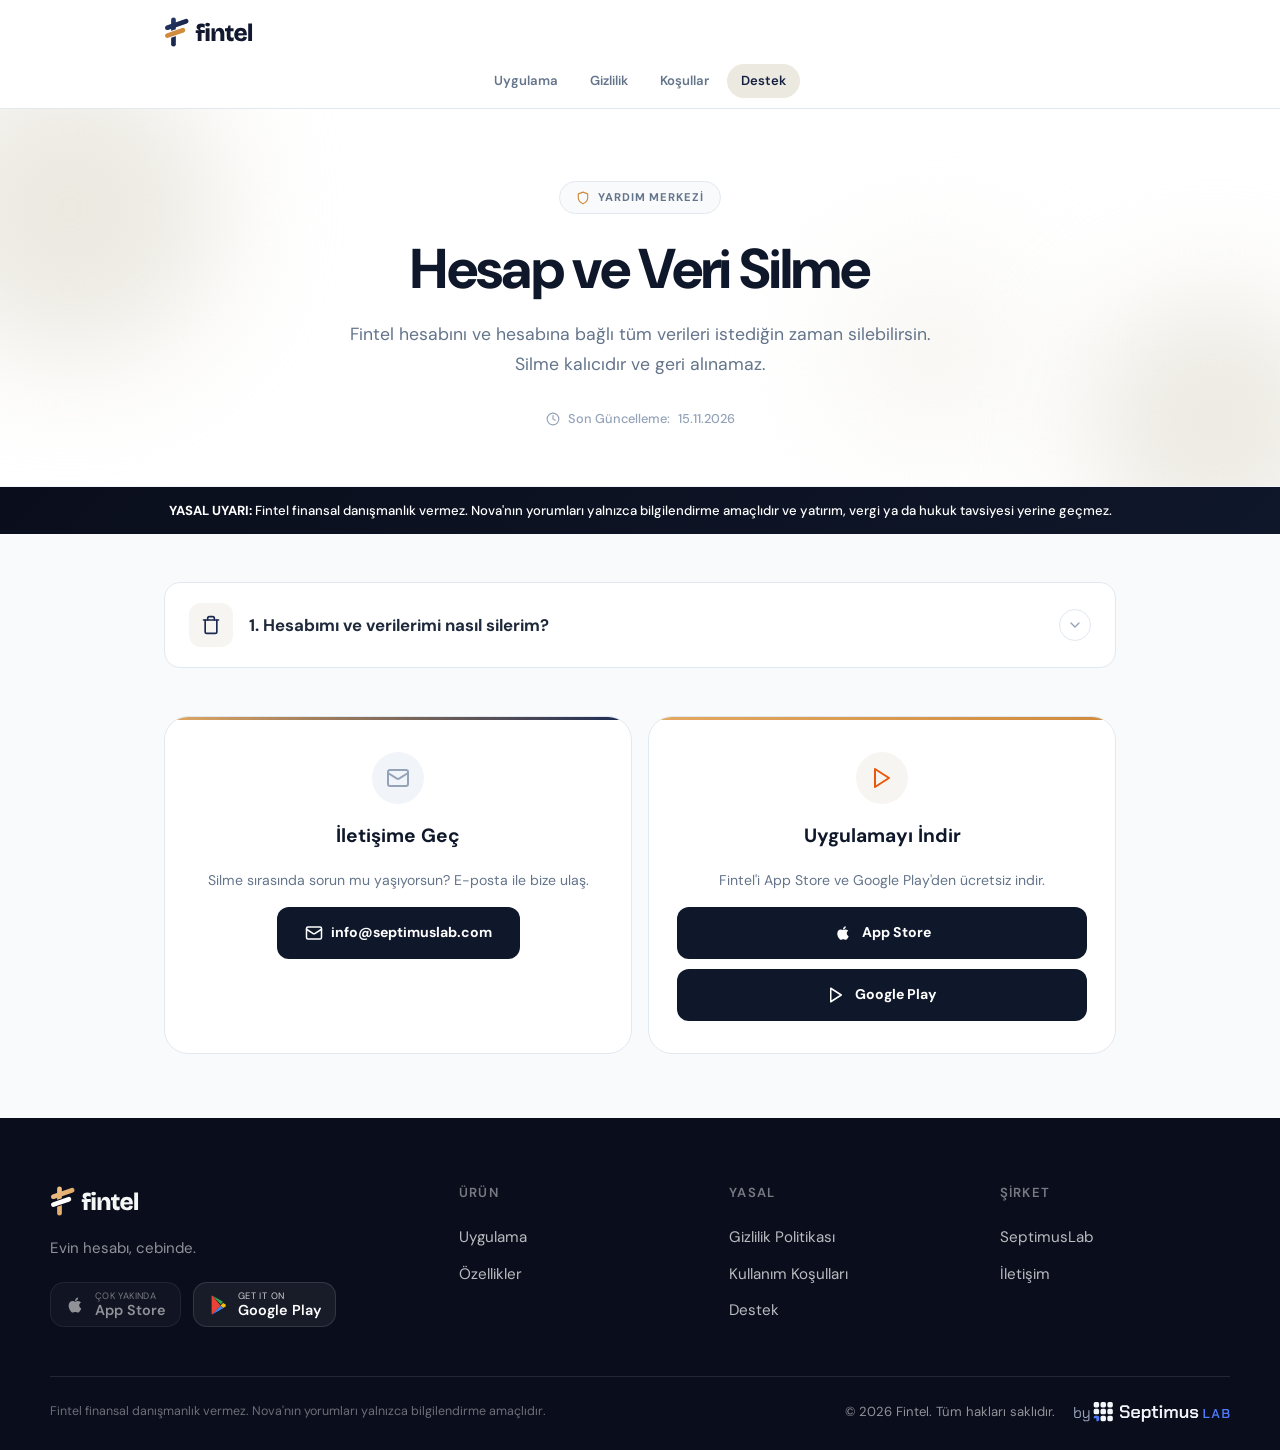
==== commit 635fb9f4: "App Store yayında: indirme sayfası iOS'ta App Store'a yönlendirir, tüm sayfalarda düğme aktif - Ekra" ====
--- a/delete-account/index.html
+++ b/delete-account/index.html
@@ -5,11 +5,11 @@
         <meta name="viewport" content="width=device-width, initial-scale=1.0" />
         <title>Fintel - Hesap ve Veri Silme</title>
         <meta name="description" content="Fintel hesabını ve verilerini nasıl sileceğini adım adım öğren." />
-        <link rel="icon" href="../assets/favicon.ico" />
+        <link rel="icon" type="image/x-icon" sizes="16x16 32x32 48x48" href="/favicon.ico?v=2" />
+        <link rel="apple-touch-icon" sizes="180x180" href="/assets/apple-touch-icon.png?v=2" />
+        <link rel="manifest" href="/site.webmanifest?v=2" />
         <meta name="robots" content="index, follow" />
         <link rel="canonical" href="https://fintel.septimuslab.com/delete-account/" />
-        <link rel="apple-touch-icon" href="../assets/apple-touch-icon.png" />
-        <link rel="manifest" href="../site.webmanifest" />
         <meta property="og:type" content="article" />
         <meta property="og:site_name" content="Fintel" />
         <meta property="og:title" content="Fintel · Hesap ve Veri Silme" />
@@ -775,13 +775,12 @@
                             <svg xmlns="http://www.w3.org/2000/svg" viewBox="0 0 24 24" fill="none" stroke="currentColor" stroke-width="2" stroke-linecap="round" stroke-linejoin="round"><polygon points="5 3 19 12 5 21 5 3" /></svg>
                         </div>
                         <h3 class="card-title" id="play-title">Uygulamayı İndir</h3>
-                        <p class="card-desc" id="play-desc">Fintel'i Google Play'den ücretsiz indir.</p>
+                        <p class="card-desc" id="play-desc">Fintel'i App Store ve Google Play'den ücretsiz indir.</p>
                         <div class="store-dl">
-                            <span class="btn btn-store btn-soon" aria-disabled="true">
+                            <a href="https://apps.apple.com/app/id6835149318" target="_blank" rel="noopener" class="btn btn-store btn-appstore">
                                 <svg xmlns="http://www.w3.org/2000/svg" width="18" height="18" viewBox="0 0 24 24" fill="currentColor"><path d="M17.05 20.28c-.98.95-2.05.8-3.08.35-1.09-.46-2.09-.48-3.24 0-1.44.62-2.2.44-3.06-.35C2.79 15.25 3.51 7.59 9.05 7.31c1.35.07 2.29.74 3.08.8 1.18-.24 2.31-.93 3.57-.84 1.51.12 2.65.72 3.4 1.8-3.12 1.87-2.38 5.98.48 7.13-.57 1.5-1.31 2.99-2.54 4.09zM12.03 7.25c-.15-2.23 1.66-4.07 3.74-4.25.29 2.58-2.34 4.5-3.74 4.25z"/></svg>
                                 App Store
-                                <span class="btn-soon-tag">Çok yakında</span>
-                            </span>
+                            </a>
                             <a href="https://play.google.com/store/apps/details?id=com.fintel.app" target="_blank" rel="noopener" class="btn btn-store btn-play">
                                 <svg xmlns="http://www.w3.org/2000/svg" width="18" height="18" viewBox="0 0 24 24" fill="none" stroke="currentColor" stroke-width="2" stroke-linecap="round" stroke-linejoin="round"><polygon points="5 3 19 12 5 21 5 3" /></svg>
                                 Google Play
@@ -795,9 +794,9 @@
         <footer class="footer">
             <div class="footer-inner">
                 <div class="footer-brand">
-                    <a href="https://septimuslab.com" target="_blank" rel="noopener" class="footer-link" style="font-weight: 600; color: var(--slate-600)"> <img src="../assets/septimuslab/septimuslab-imza-acik-zemin.svg" alt="by SeptimusLab" width="164" height="21" /> </a>
+                    <a href="https://www.septimuslab.com/" target="_blank" rel="noopener" class="footer-link" style="font-weight: 600; color: var(--slate-600)"> <img src="../assets/septimuslab/septimuslab-imza-acik-zemin.svg" alt="by SeptimusLab" width="164" height="21" /> </a>
                 </div>
-                <p class="footer-copy">&copy; 2026 Fintel by <a href="https://septimuslab.com" target="_blank" rel="noopener" style="color: var(--brand-600); font-weight: 500">SeptimusLab</a>. <span id="footer-rights">Tüm Hakları Saklıdır.</span></p>
+                <p class="footer-copy">&copy; 2026 Fintel by <a href="https://www.septimuslab.com/" target="_blank" rel="noopener" style="color: var(--brand-600); font-weight: 500">SeptimusLab</a>. <span id="footer-rights">Tüm Hakları Saklıdır.</span></p>
             </div>
         </footer>
 
@@ -821,7 +820,7 @@
                     contactTitle: "İletişime Geç",
                     contactDesc: "Silme sırasında sorun mu yaşıyorsun? E-posta ile bize ulaş.",
                     playTitle: "Uygulamayı İndir",
-                    playDesc: "Fintel'i Google Play'den ücretsiz indir.",
+                    playDesc: "Fintel'i App Store ve Google Play'den ücretsiz indir.",
                     rights: "Tüm Hakları Saklıdır.",
                     sections: [
                         {
